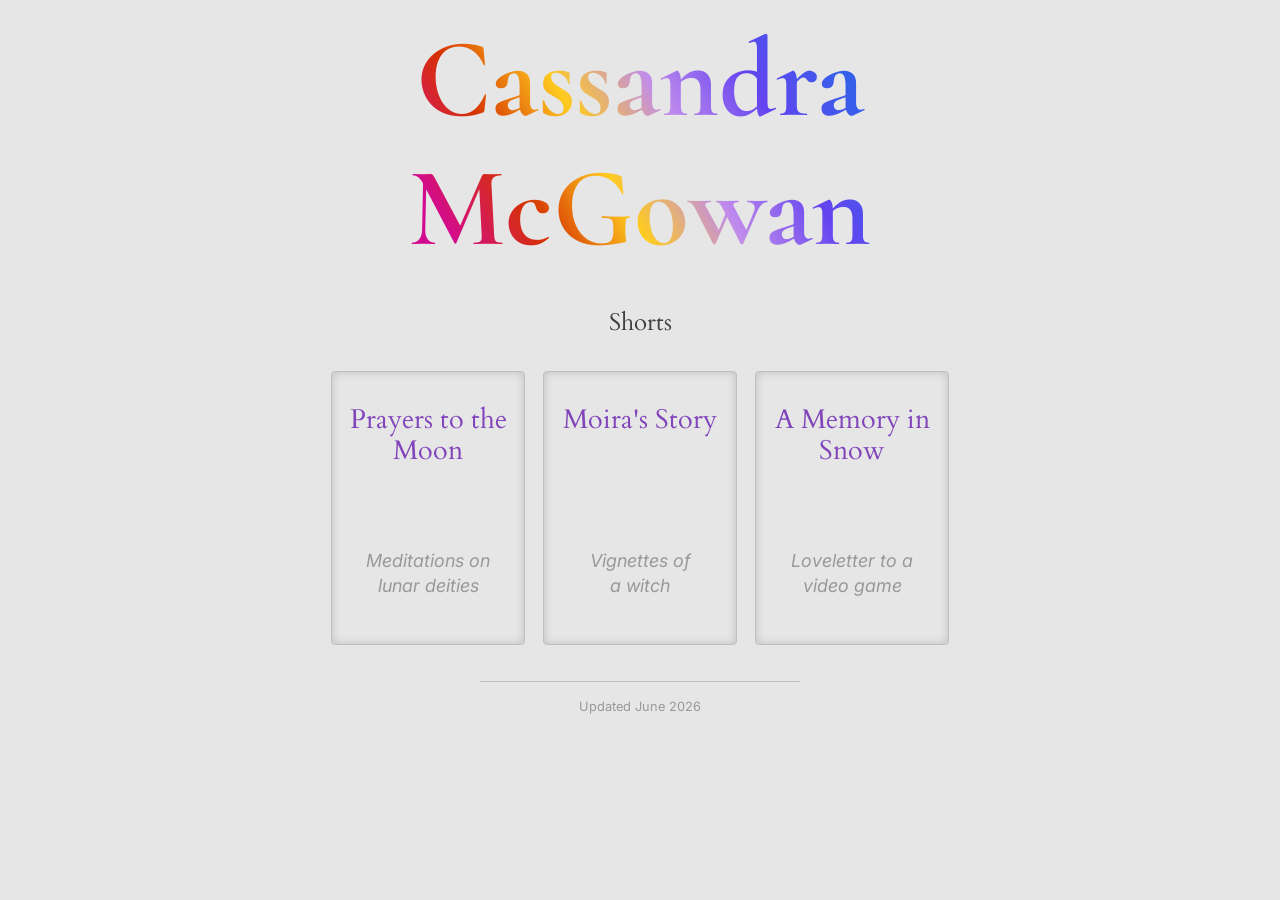
==== shorts/index.html @ 8d3c5363 "add a shorts index page" ====
<!DOCTYPE html>
<html lang="en">

<head>
    <meta charset="UTF-8">
    <meta name="viewport" content="width=device-width, initial-scale=1.0">

    <meta property="og:type" content="website">
    <meta property="og:url" content="https://www.cassmcg.com">
    <meta property="og:site_name" content="Cassandra McGowan">
    <meta property="og:title" content="Shorts">
    <meta property="og:description" content="Cass McGowan's short fiction and poetry.">
    <meta property="og:locale" content="en_GB">

    <title>Shorts &ndash; Cass McGowan</title>

    <link rel="shortcut icon" href="../favicon-32x32.png" type="image/x-icon">
    <link rel="apple-touch-icon" href="../apple-touch-icon.png">

    <link rel="stylesheet" href="../normalize.css">
    <link rel="preconnect" href="https://fonts.googleapis.com">
    <link rel="preconnect" href="https://fonts.gstatic.com" crossorigin>
    <link href="https://fonts.googleapis.com/css2?family=Inter:wght@100;300;400;700&display=swap" rel="stylesheet">
    <link href="https://fonts.googleapis.com/css2?family=Cormorant:ital,wght@0,300..700;1,300..700&display=swap" rel="stylesheet">
    <link href="https://fonts.googleapis.com/css2?family=Cardo:ital,wght@0,400;0,700;1,400" rel="stylesheet">
    <link rel="stylesheet" href="https://cdnjs.cloudflare.com/ajax/libs/font-awesome/6.5.2/css/all.min.css" integrity="sha512-SnH5WK+bZxgPHs44uWIX+LLJAJ9/2PkPKZ5QiAj6Ta86w+fsb2TkcmfRyVX3pBnMFcV7oQPJkl9QevSCWr3W6A==" crossorigin="anonymous" referrerpolicy="no-referrer" />
    <link rel="stylesheet" href="../stylesheet.css">
</head>

<body>
    <a class='text-nodecor' href="/">
        <h1 class="text-gradient">Cassandra<br />McGowan</h1>
    </a>

    <div class="container">
        <p class="text-centered text-lg text-cardo">Shorts</p>

        <div class="cover-flex">
            <a class="cover" href="moon-prayers.html">
                <h2>Prayers to the Moon</h2>
                <p>Meditations on lunar deities</p>
            </a>
            <a class="cover" href="moira.html">
                <h2>Moira's Story</h2>
                <p>Vignettes of a witch</p>
            </a>
            <a class="cover" href="destiny2.html">
                <h2>A Memory in Snow</h2>
                <p>Loveletter to a video game</p>
            </a>
        </div>

    </div>

    <footer>
        <ul class="text-sm text-centered hlist">
            <li>Updated June 2026</li>
        </ul>
    </footer>
</body>

</html>
---- stylesheet.css ----
@import "palette.css";

body {
    font-family: 'Inter', serif;
    font-size: 18px;
    color: var(--base-lighter);
    background: var(--base-darkest);
    padding-top: 1rem;
}

@media screen and (prefers-color-scheme: light) {
    body {
        background-color: var(--base-lightest);
        color: var(--base-darker);
    }
}

@media (max-width: 370px) {
    body {
        font-size: 1rem;
    }
}

.container {
    max-width: 40rem;
    margin: auto auto;
    padding: 0 1rem;
}

p,
ul,
ol,
h1,
h2,
h3,
h4,
h5,
h6 {
    padding: 0;
    margin: 2rem 0;
    text-wrap: pretty;
}

p,
li {
    line-height: 1.4em;
}

a {
    color: var(--blue);
    text-decoration: underline;
}

a:hover {
    color: var(--ruby);
    -webkit-text-fill-color: initial;
}

a,
a:hover {
    transition: all linear 0.25s;
}

h1 a {
    text-decoration: none;
}

h1,
h2,
h3,
h4,
h5 {
    padding: 0;
    margin: 1rem 0 1rem;
    text-decoration: none;
}

h1 {
    color: var(--blue);
}

h2 {
    font-weight: 500;
}

li {
    padding: 0.5rem 0;
}

.no-list {
    list-style-type: none;
    padding: 0;
}

.hlist {
    margin: 1rem 0;
    padding: 0;
    list-style-type: none;
    /* padding: 0; */
}

.hlist li {
    display: inline-block;
    margin: 0 1rem;
    padding: 0;
}

h1 {
    font-family: "Cormorant", serif;
    font-optical-sizing: auto;
    font-weight: 700;
    font-size: 7rem;
    font-style: normal;
    text-align: center;
    width: fit-content;
    margin: auto;
}

@media (max-width: 800px) {
    h1 {
        font-size: 5rem;
    }
}

@media (max-width: 370px) {
    h1 {
        font-size: 3rem;
    }
}

h2,
h3 {
    font-family: "Cardo", serif;
}

hr {
    height: 1px;
    color: #ed1d61;
    background: #ed1d61;
    font-size: 0;
    border: 0;
    max-width: 80%;
}

@media screen and (prefers-color-scheme: light) {
    hr {
        background: var(--base-lighter);
    }
}

@media screen and (prefers-color-scheme: dark) {
    hr {
        background: var(--base-darker);
    }
}

.text-cardo {
    font-family: 'Cardo', serif;
}

.text-centered {
    text-align: center;
}

.text-i,
.text-italicised {
    font-style: italic;
}

.text-xs {
    font-size: 0.5rem;
}

.text-sm {
    font-size: 0.8rem;
}

.text-lg {
    font-size: 1.5rem;
    font-weight: 400;
}

.text-xl {
    font-size: 7rem;
    font-weight: 700;
}

.text-red {
    color: var(--ruby)
}

.text-blue {
    color: var(--blue);
}

.text-green {
    color: var(--emerald);
}

.text-yellow {
    color: var(--gold);
}

.text-purple {
    color: var(--amethyst);
}

.text-gradient {
    /* background: linear-gradient(45deg, #926,#16c,#084); */
    background: linear-gradient(60deg, #d30a90 10%, #d63200, #ffcb20, #c08bec, #6444f0, #355feb 90%);
    -webkit-text-fill-color: transparent;
    background-clip: text;
    -webkit-background-clip: text;
}

.text-dimmed {
    opacity: 0.5;
}

.text-nodecor {
    text-decoration: none;
}

.button {
    display: inline-block;
    border-radius: 0.5rem;
    border: 2px solid #fff;
    padding: 0.5rem 1rem;
    /* background: #16c;  */
    color: #fff;
    font-family: -apple-system, BlinkMacSystemFont, 'Segoe UI', Roboto, Oxygen, Ubuntu, Cantarell, 'Open Sans', 'Helvetica Neue', sans-serif
}

.button:hover {
    background: #fff;
    color: #000;
    mix-blend-mode: screen;
}

.icon-button {
    font-size: 150%;
    transition: all linear 0.2s;
}

.icon-button:hover {
    text-shadow: rgba(255, 255, 255, 0.7) 0 0 2px
}

span.redacted {
    color: #000;
    background: #000;
    border: 1px solid #333;
    border-radius: 2px;
}

span.redacted:hover {
    color: inherit;
    background: none;
}

.commentary {
    border-left: .25rem solid var(--base-mid);
    padding-left: 1rem
}

ul.poetry {
    list-style-type: none;
    padding: 0;
}

ul.poetry li {
    padding: 0.5em 0;
}

.badge {
    display: inline-block;
    padding: 0.25rem 0.5rem;
    border: 2px solid var(--text-color-darkmode-secondary);
    border-radius: 1rem;
    color: var(--text-color-darkmode-secondary);
    font-size: 0.8rem;
    font-weight: 700;
}

/* Cover grids */
.cover-grid {
    display: grid;
    grid-template-columns: 1fr 1fr 1fr;
    grid-auto-rows: minmax(10em auto);
    gap: 1em;
    margin-bottom: 1em;
}

.cover-flex {
    display: flex;
    flex-wrap: wrap;
    justify-content: center;

    gap: 1em;
    margin-bottom: 1em;
}

.cover {
    display: block;
    position: relative;
    border: 1px solid #ed1d61;
    text-align: center;
    text-decoration: none;
    height: 15rem;
    width: 10rem;
    padding: 1rem;
    border-radius: 4px;
    transition: all 0.5s linear;
}

.cover h2 {
    min-height: 8rem;
    transition: all 0.5s linear;

}

.cover p {
    display: block;
    font-style: italic;
    margin: 0;
    transition: all 0.5s linear;

}

@media screen and (prefers-color-scheme: dark) {
    .cover {
        color: var(--base-light);
        border-color: var(--base-darker);
        box-shadow: inset 0 0 .5em var(--base-darker);
    }

    .cover:hover {
        border-color: var(--gold);
        box-shadow: inset 0 0 1em var(--gold);
    }

    .cover h2 {
        color: var(--gold);
    }

    .cover:hover h2 {
        color: var(--gold-vivid);
    }

    .cover p {
        color: var(--base-dark)
    }

    .cover:hover p {
        color: var(--base-light)
    }
}

@media screen and (prefers-color-scheme: light) {
    .cover {
        border-color: var(--base-lighter);
        box-shadow: inset 0 0 .5em var(--base-lighter);
    }

    .cover:hover {
        border-color: var(--amethyst);
        box-shadow: inset 0 0 1em var(--amethyst);
    }

    .cover h2 {
        color: var(--amethyst);
    }

    .cover:hover h2 {
        color: var(--amethyst-vivid);
    }

    .cover p {
        color: var(--base-light)
    }

    .cover:hover p {
        color: var(--base-dark)
    }
}


/* Footer */
footer {
    border-top: 1px solid #d30a90;
    width: fit-content;
    min-width: 20rem;
    margin: 2em auto 0;
    text-align: center;
}

@media screen and (prefers-color-scheme: light) {
    footer {
        color: var(--base-light);
        border-color: var(--base-lighter);
    }
}

@media screen and (prefers-color-scheme: dark) {
    footer {
        color: var(--base-dark);
        border-color: var(--base-darker);
    }
}
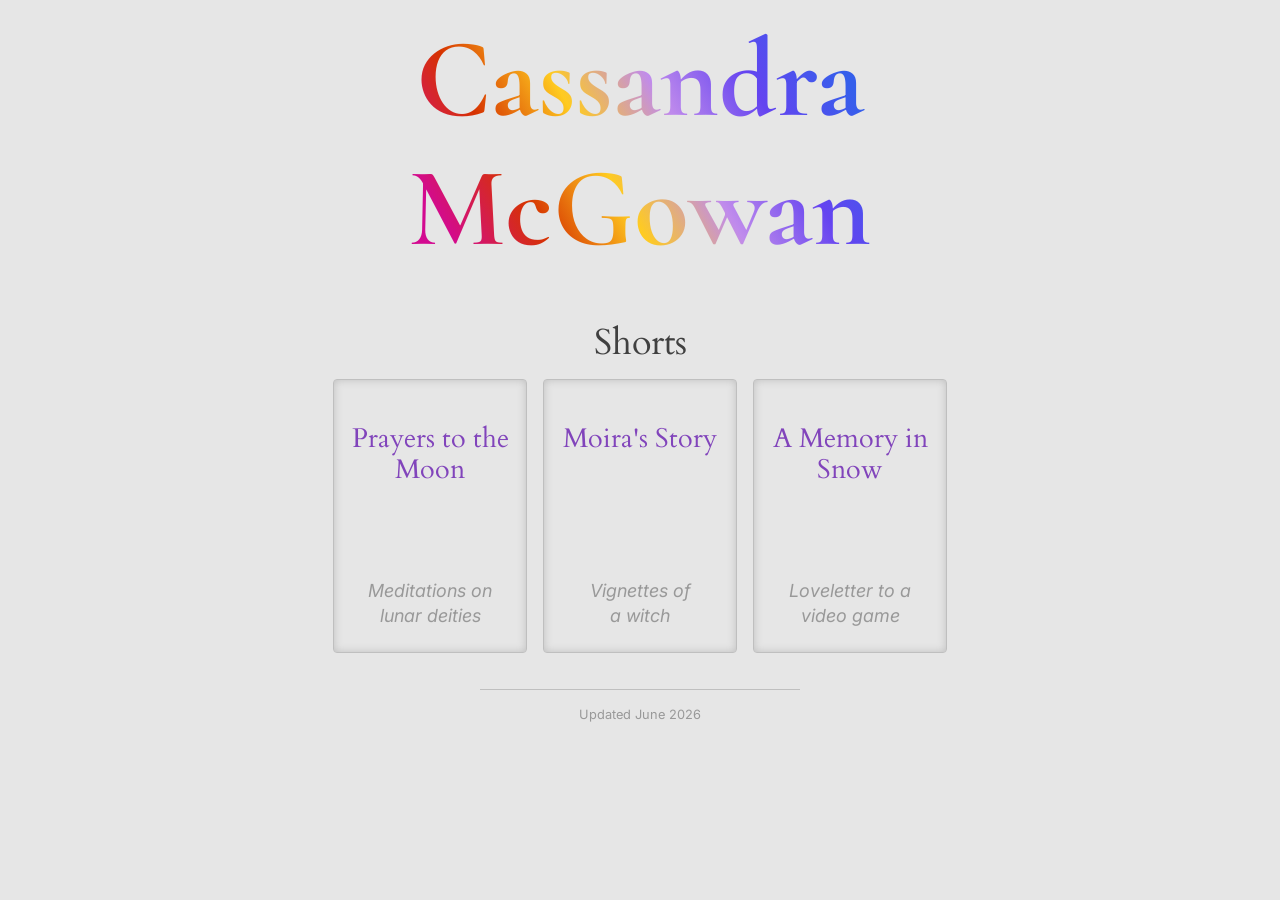
==== commit bf0717a2: "make headings semantic" ====
--- a/shorts/index.html
+++ b/shorts/index.html
@@ -23,17 +23,15 @@
     <link href="https://fonts.googleapis.com/css2?family=Inter:wght@100;300;400;700&display=swap" rel="stylesheet">
     <link href="https://fonts.googleapis.com/css2?family=Cormorant:ital,wght@0,300..700;1,300..700&display=swap" rel="stylesheet">
     <link href="https://fonts.googleapis.com/css2?family=Cardo:ital,wght@0,400;0,700;1,400" rel="stylesheet">
-    <link rel="stylesheet" href="https://cdnjs.cloudflare.com/ajax/libs/font-awesome/6.5.2/css/all.min.css" integrity="sha512-SnH5WK+bZxgPHs44uWIX+LLJAJ9/2PkPKZ5QiAj6Ta86w+fsb2TkcmfRyVX3pBnMFcV7oQPJkl9QevSCWr3W6A==" crossorigin="anonymous" referrerpolicy="no-referrer" />
     <link rel="stylesheet" href="../stylesheet.css">
 </head>
 
 <body>
-    <a class='text-nodecor' href="/">
-        <h1 class="text-gradient">Cassandra<br />McGowan</h1>
-    </a>
+    <a class='site-title text-nodecor text-gradient' href="/">Cassandra<br />McGowan</a>
+
 
     <div class="container">
-        <p class="text-centered text-lg text-cardo">Shorts</p>
+        <h1 class="text-centered">Shorts</h1>
 
         <div class="cover-flex">
             <a class="cover" href="moon-prayers.html">
--- a/stylesheet.css
+++ b/stylesheet.css
@@ -61,51 +61,8 @@
     transition: all linear 0.25s;
 }
 
-h1 a {
-    text-decoration: none;
-}
-
-h1,
-h2,
-h3,
-h4,
-h5 {
-    padding: 0;
-    margin: 1rem 0 1rem;
-    text-decoration: none;
-}
-
-h1 {
-    color: var(--blue);
-}
-
-h2 {
-    font-weight: 500;
-}
-
-li {
-    padding: 0.5rem 0;
-}
-
-.no-list {
-    list-style-type: none;
-    padding: 0;
-}
-
-.hlist {
-    margin: 1rem 0;
-    padding: 0;
-    list-style-type: none;
-    /* padding: 0; */
-}
-
-.hlist li {
-    display: inline-block;
-    margin: 0 1rem;
-    padding: 0;
-}
-
-h1 {
+.site-title {
+    display: block;
     font-family: "Cormorant", serif;
     font-optical-sizing: auto;
     font-weight: 700;
@@ -114,24 +71,70 @@
     text-align: center;
     width: fit-content;
     margin: auto;
+    text-decoration: none;
+    background: linear-gradient(60deg, #d30a90 10%, #d63200, #ffcb20, #c08bec, #6444f0, #355feb 90%);
+    -webkit-text-fill-color: transparent;
+    background-clip: text;
+    -webkit-background-clip: text;
+}
+.site-title:hover {
+    color: transparent !important;
 }
 
 @media (max-width: 800px) {
-    h1 {
+    .site-title {
         font-size: 5rem;
     }
 }
 
 @media (max-width: 370px) {
-    h1 {
+    .site-title {
         font-size: 3rem;
     }
 }
 
+h1 a {
+    text-decoration: none;
+}
+
+h1,
 h2,
-h3 {
+h3,
+h4,
+h5,
+h6 {
     font-family: "Cardo", serif;
-}
+    padding: 0;
+    margin: 3rem 0 1rem;
+    text-decoration: none;
+}
+
+h1, h2, h3 {
+    font-weight: 500;
+}
+
+li {
+    padding: 0.5rem 0;
+}
+
+.no-list {
+    list-style-type: none;
+    padding: 0;
+}
+
+.hlist {
+    margin: 1rem 0;
+    padding: 0;
+    list-style-type: none;
+    /* padding: 0; */
+}
+
+.hlist li {
+    display: inline-block;
+    margin: 0 1rem;
+    padding: 0;
+}
+
 
 hr {
     height: 1px;
@@ -213,8 +216,9 @@
     -webkit-background-clip: text;
 }
 
+.text-dim,
 .text-dimmed {
-    opacity: 0.5;
+    opacity: 0.7;
 }
 
 .text-nodecor {
@@ -259,8 +263,8 @@
 }
 
 .commentary {
-    border-left: .25rem solid var(--base-mid);
-    padding-left: 1rem
+    opacity: 0.7;
+    font-style: italic;
 }
 
 ul.poetry {
@@ -295,9 +299,8 @@
     display: flex;
     flex-wrap: wrap;
     justify-content: center;
-
-    gap: 1em;
-    margin-bottom: 1em;
+    gap: 1rem;
+    margin: 1rem auto;
 }
 
 .cover {
@@ -316,7 +319,7 @@
 .cover h2 {
     min-height: 8rem;
     transition: all 0.5s linear;
-
+    margin: 1em 0;
 }
 
 .cover p {
@@ -324,7 +327,6 @@
     font-style: italic;
     margin: 0;
     transition: all 0.5s linear;
-
 }
 
 @media screen and (prefers-color-scheme: dark) {
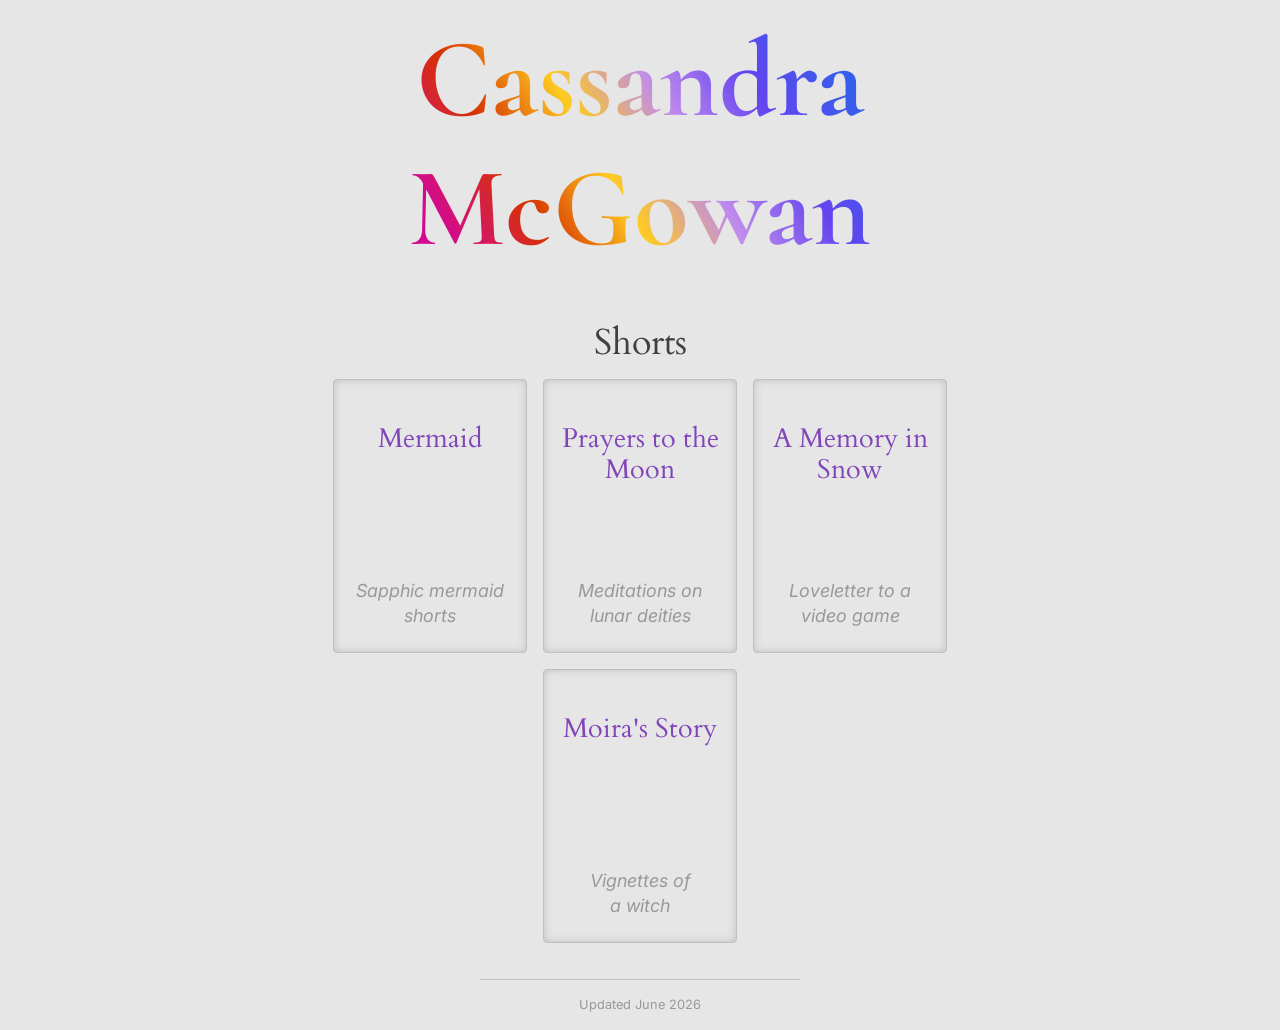
==== commit 8cce748e: "add v1 of mermaid shorts" ====
--- a/shorts/index.html
+++ b/shorts/index.html
@@ -34,18 +34,23 @@
         <h1 class="text-centered">Shorts</h1>
 
         <div class="cover-flex">
+            <a class="cover" href="mermaids.html">
+                <h2>Mermaid</h2>
+                <p>Sapphic mermaid shorts</p>
+            </a>
             <a class="cover" href="moon-prayers.html">
                 <h2>Prayers to the Moon</h2>
                 <p>Meditations on lunar deities</p>
+            </a>
+            <a class="cover" href="destiny2.html">
+                <h2>A Memory in Snow</h2>
+                <p>Loveletter to a video game</p>
             </a>
             <a class="cover" href="moira.html">
                 <h2>Moira's Story</h2>
                 <p>Vignettes of a witch</p>
             </a>
-            <a class="cover" href="destiny2.html">
-                <h2>A Memory in Snow</h2>
-                <p>Loveletter to a video game</p>
-            </a>
+
         </div>
 
     </div>
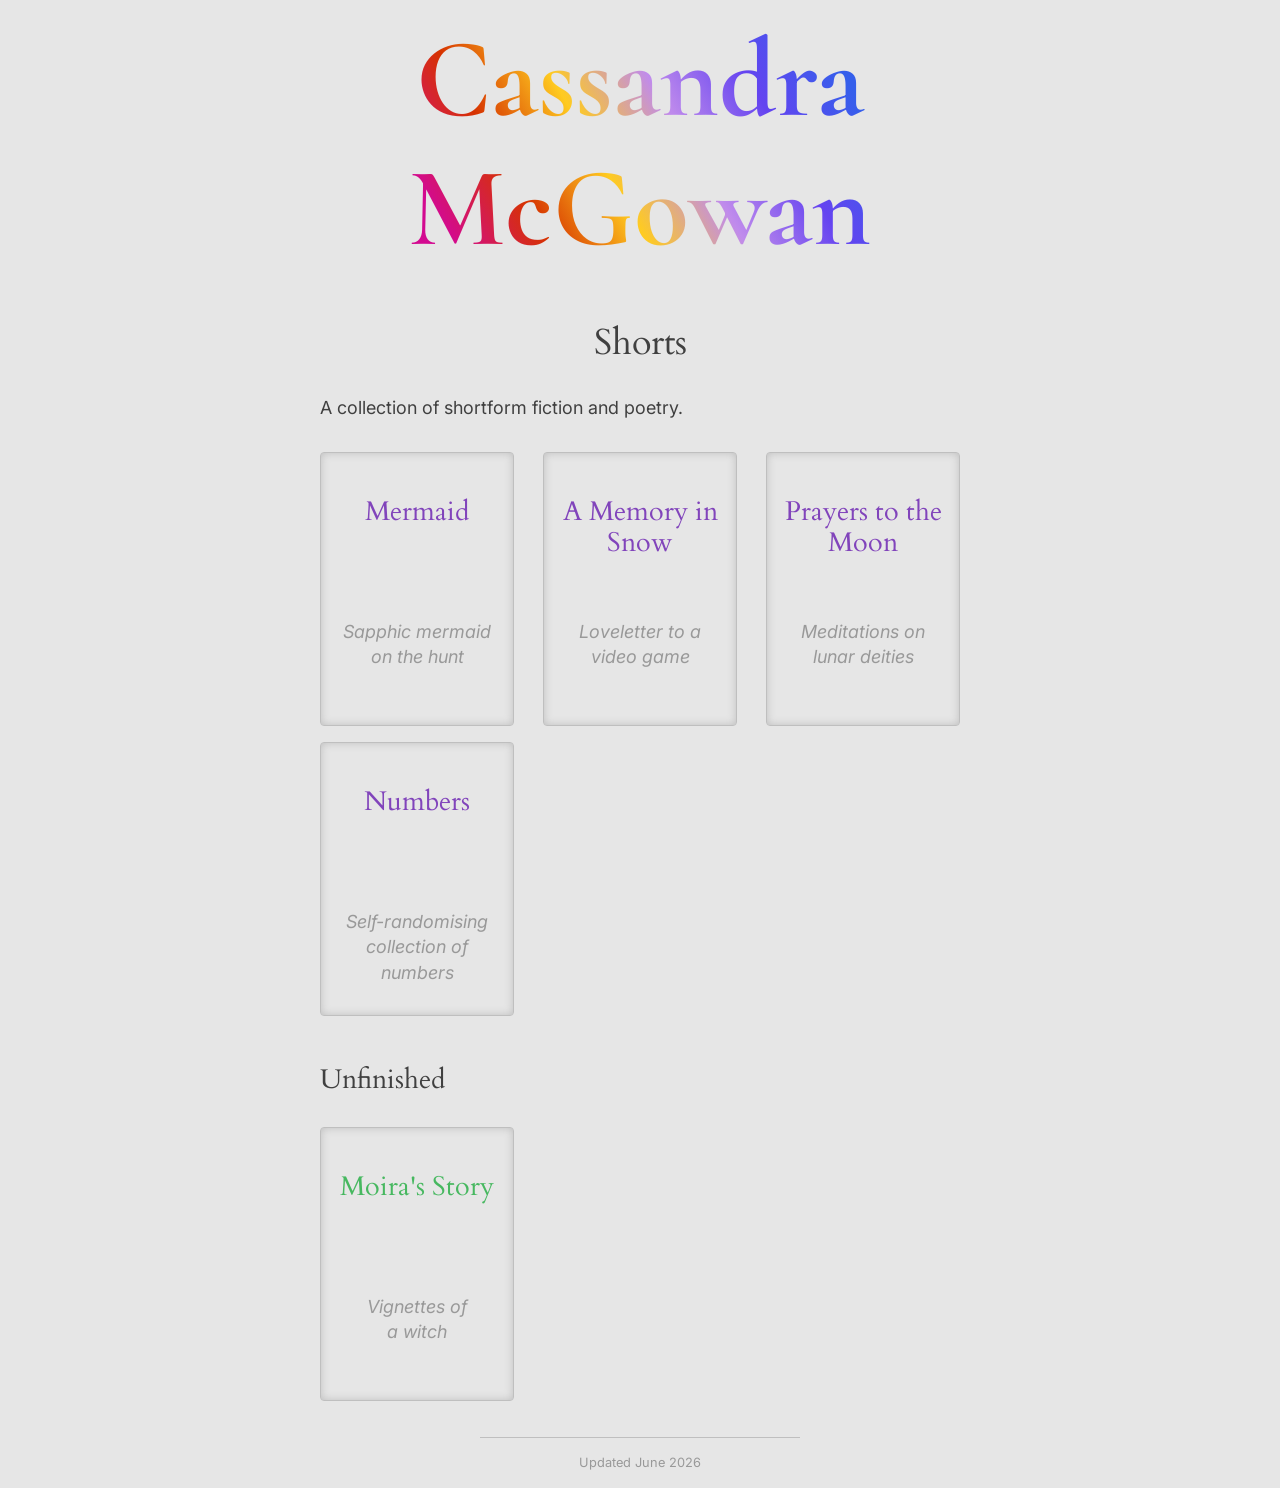
==== commit ba830b73: "add numbers short and prettify the shorts index" ====
--- a/shorts/index.html
+++ b/shorts/index.html
@@ -29,28 +29,37 @@
 <body>
     <a class='site-title text-nodecor text-gradient' href="/">Cassandra<br />McGowan</a>
 
-
     <div class="container">
         <h1 class="text-centered">Shorts</h1>
+        <p>A collection of shortform fiction and poetry.</p>
 
-        <div class="cover-flex">
+        <div class="covers-flex">
             <a class="cover" href="mermaids.html">
                 <h2>Mermaid</h2>
-                <p>Sapphic mermaid shorts</p>
+                <p>Sapphic mermaid on the hunt</p>
+            </a>
+            <a class="cover" href="destiny2.html">
+                <h2>A Memory in Snow</h2>
+                <p>Loveletter to a video game</p>
             </a>
             <a class="cover" href="moon-prayers.html">
                 <h2>Prayers to the Moon</h2>
                 <p>Meditations on lunar deities</p>
             </a>
-            <a class="cover" href="destiny2.html">
-                <h2>A Memory in Snow</h2>
-                <p>Loveletter to a video game</p>
+            <a class="cover" href="numbers.html">
+                <h2>Numbers</h2>
+                <p>Self-randomising collection of numbers</p>
             </a>
+
+        </div>
+
+        <h2>Unfinished </h2>
+        <div class="covers-flex covers-wip">
+
             <a class="cover" href="moira.html">
                 <h2>Moira's Story</h2>
                 <p>Vignettes of a witch</p>
             </a>
-
         </div>
 
     </div>
--- a/stylesheet.css
+++ b/stylesheet.css
@@ -77,6 +77,7 @@
     background-clip: text;
     -webkit-background-clip: text;
 }
+
 .site-title:hover {
     color: transparent !important;
 }
@@ -105,11 +106,13 @@
 h6 {
     font-family: "Cardo", serif;
     padding: 0;
-    margin: 3rem 0 1rem;
+    margin: 3rem 0 2rem;
     text-decoration: none;
 }
 
-h1, h2, h3 {
+h1,
+h2,
+h3 {
     font-weight: 500;
 }
 
@@ -225,20 +228,53 @@
     text-decoration: none;
 }
 
+button,
 .button {
     display: inline-block;
-    border-radius: 0.5rem;
-    border: 2px solid #fff;
+    border-radius: 3px;
+    border: 1px solid #d30a90;
     padding: 0.5rem 1rem;
-    /* background: #16c;  */
-    color: #fff;
-    font-family: -apple-system, BlinkMacSystemFont, 'Segoe UI', Roboto, Oxygen, Ubuntu, Cantarell, 'Open Sans', 'Helvetica Neue', sans-serif
+    color: #d30a90;
+    transition: all linear .15s
 }
 
 .button:hover {
-    background: #fff;
     color: #000;
     mix-blend-mode: screen;
+}
+
+@media screen and (prefers-color-scheme: dark) {
+
+    button,
+    .button {
+        color: var(--gold);
+        border-color: var(--gold);
+        background-color: var(--base-darkest);
+    }
+
+    button:hover,
+    .button:hover {
+        color: var(--gold-vivid);
+        border-color: var(--gold);
+        box-shadow: inset 0 0 .25em var(--gold);
+    }
+}
+
+@media screen and (prefers-color-scheme: light) {
+
+    button,
+    .button {
+        color: var(--amethyst);
+        border-color: var(--amethyst);
+        background-color: var(--base-lightest);
+    }
+
+    button:hover,
+    .button:hover {
+        color: var(--amethyst-vivid);
+        border-color: var(--amethyst);
+        box-shadow: inset 0 0 .25em var(--amethyst);
+    }
 }
 
 .icon-button {
@@ -295,10 +331,10 @@
     margin-bottom: 1em;
 }
 
-.cover-flex {
+.covers-flex {
     display: flex;
     flex-wrap: wrap;
-    justify-content: center;
+    justify-content: space-between;
     gap: 1rem;
     margin: 1rem auto;
 }
@@ -317,7 +353,7 @@
 }
 
 .cover h2 {
-    min-height: 8rem;
+    min-height: 6rem;
     transition: all 0.5s linear;
     margin: 1em 0;
 }
@@ -349,6 +385,19 @@
         color: var(--gold-vivid);
     }
 
+    .covers-wip .cover:hover {
+        border-color: var(--ruby);
+        box-shadow: inset 0 0 1em var(--ruby);
+    }
+
+    .covers-wip .cover h2 {
+        color: var(--ruby);
+    }
+
+    .covers-wip .cover:hover h2 {
+        color: var(--ruby-vivid);
+    }
+
     .cover p {
         color: var(--base-dark)
     }
@@ -375,6 +424,19 @@
 
     .cover:hover h2 {
         color: var(--amethyst-vivid);
+    }
+
+    .covers-wip .cover:hover {
+        border-color: var(--emerald);
+        box-shadow: inset 0 0 1em var(--emerald);
+    }
+
+    .covers-wip .cover h2 {
+        color: var(--emerald);
+    }
+
+    .covers-wip .cover:hover h2 {
+        color: var(--emerald-vivid);
     }
 
     .cover p {
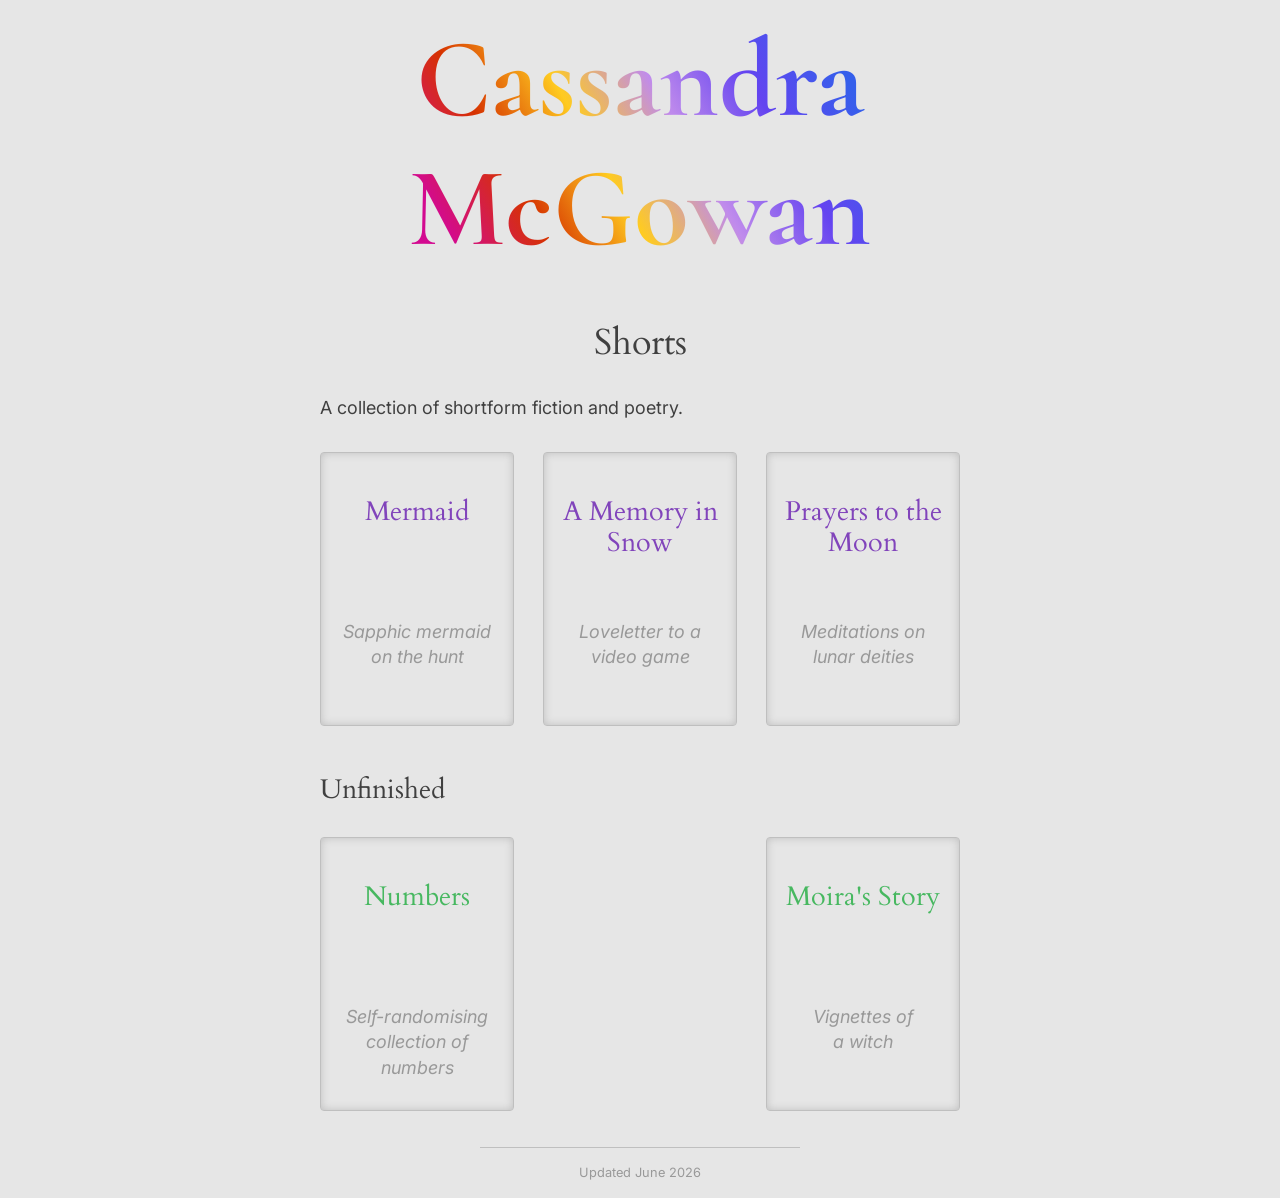
==== commit 84ff6191: "move numbers to wip" ====
--- a/shorts/index.html
+++ b/shorts/index.html
@@ -46,16 +46,16 @@
                 <h2>Prayers to the Moon</h2>
                 <p>Meditations on lunar deities</p>
             </a>
-            <a class="cover" href="numbers.html">
-                <h2>Numbers</h2>
-                <p>Self-randomising collection of numbers</p>
-            </a>
 
         </div>
 
         <h2>Unfinished </h2>
         <div class="covers-flex covers-wip">
 
+            <a class="cover" href="numbers.html">
+                <h2>Numbers</h2>
+                <p>Self-randomising collection of numbers</p>
+            </a>
             <a class="cover" href="moira.html">
                 <h2>Moira's Story</h2>
                 <p>Vignettes of a witch</p>
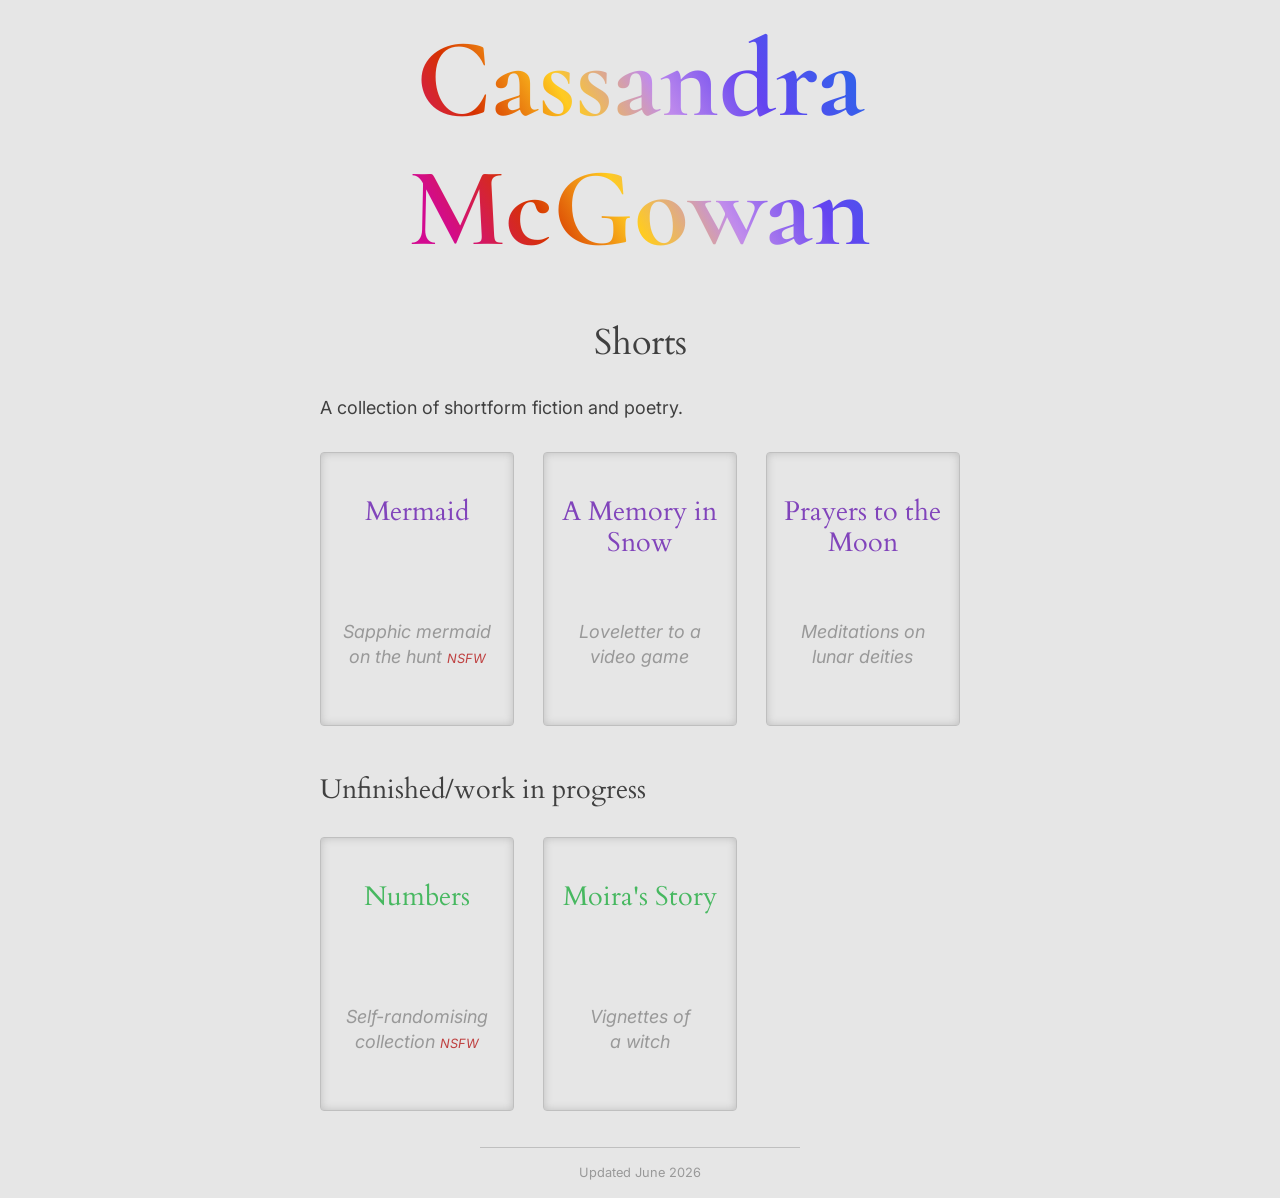
==== commit 6f91fd8d: "tweak flexbox and add nfsw tags" ====
--- a/shorts/index.html
+++ b/shorts/index.html
@@ -36,7 +36,7 @@
         <div class="covers-flex">
             <a class="cover" href="mermaids.html">
                 <h2>Mermaid</h2>
-                <p>Sapphic mermaid on the hunt</p>
+                <p>Sapphic mermaid on the hunt <span class="text-red text-sm">NSFW</span></p>
             </a>
             <a class="cover" href="destiny2.html">
                 <h2>A Memory in Snow</h2>
@@ -49,12 +49,12 @@
 
         </div>
 
-        <h2>Unfinished </h2>
+        <h2>Unfinished/work in progress</h2>
         <div class="covers-flex covers-wip">
 
             <a class="cover" href="numbers.html">
                 <h2>Numbers</h2>
-                <p>Self-randomising collection of numbers</p>
+                <p>Self-randomising collection <span class="text-red text-sm">NSFW</span></p>
             </a>
             <a class="cover" href="moira.html">
                 <h2>Moira's Story</h2>
--- a/stylesheet.css
+++ b/stylesheet.css
@@ -138,6 +138,9 @@
     padding: 0;
 }
 
+.hlist li a {
+    text-decoration: none;
+}
 
 hr {
     height: 1px;
@@ -192,7 +195,7 @@
 }
 
 .text-red {
-    color: var(--ruby)
+    color: var(--ruby);
 }
 
 .text-blue {
@@ -323,19 +326,21 @@
 }
 
 /* Cover grids */
-.cover-grid {
+.covers-grid {
     display: grid;
     grid-template-columns: 1fr 1fr 1fr;
-    grid-auto-rows: minmax(10em auto);
-    gap: 1em;
+    grid-auto-flow: row;
+    /* grid-auto-rows: minmax(10em auto); */
+    gap: 1.5em;
     margin-bottom: 1em;
 }
 
 .covers-flex {
     display: flex;
     flex-wrap: wrap;
-    justify-content: space-between;
-    gap: 1rem;
+    justify-content: flex-start;
+    align-content: flex-start;
+    gap: 1.6em;
     margin: 1rem auto;
 }
 
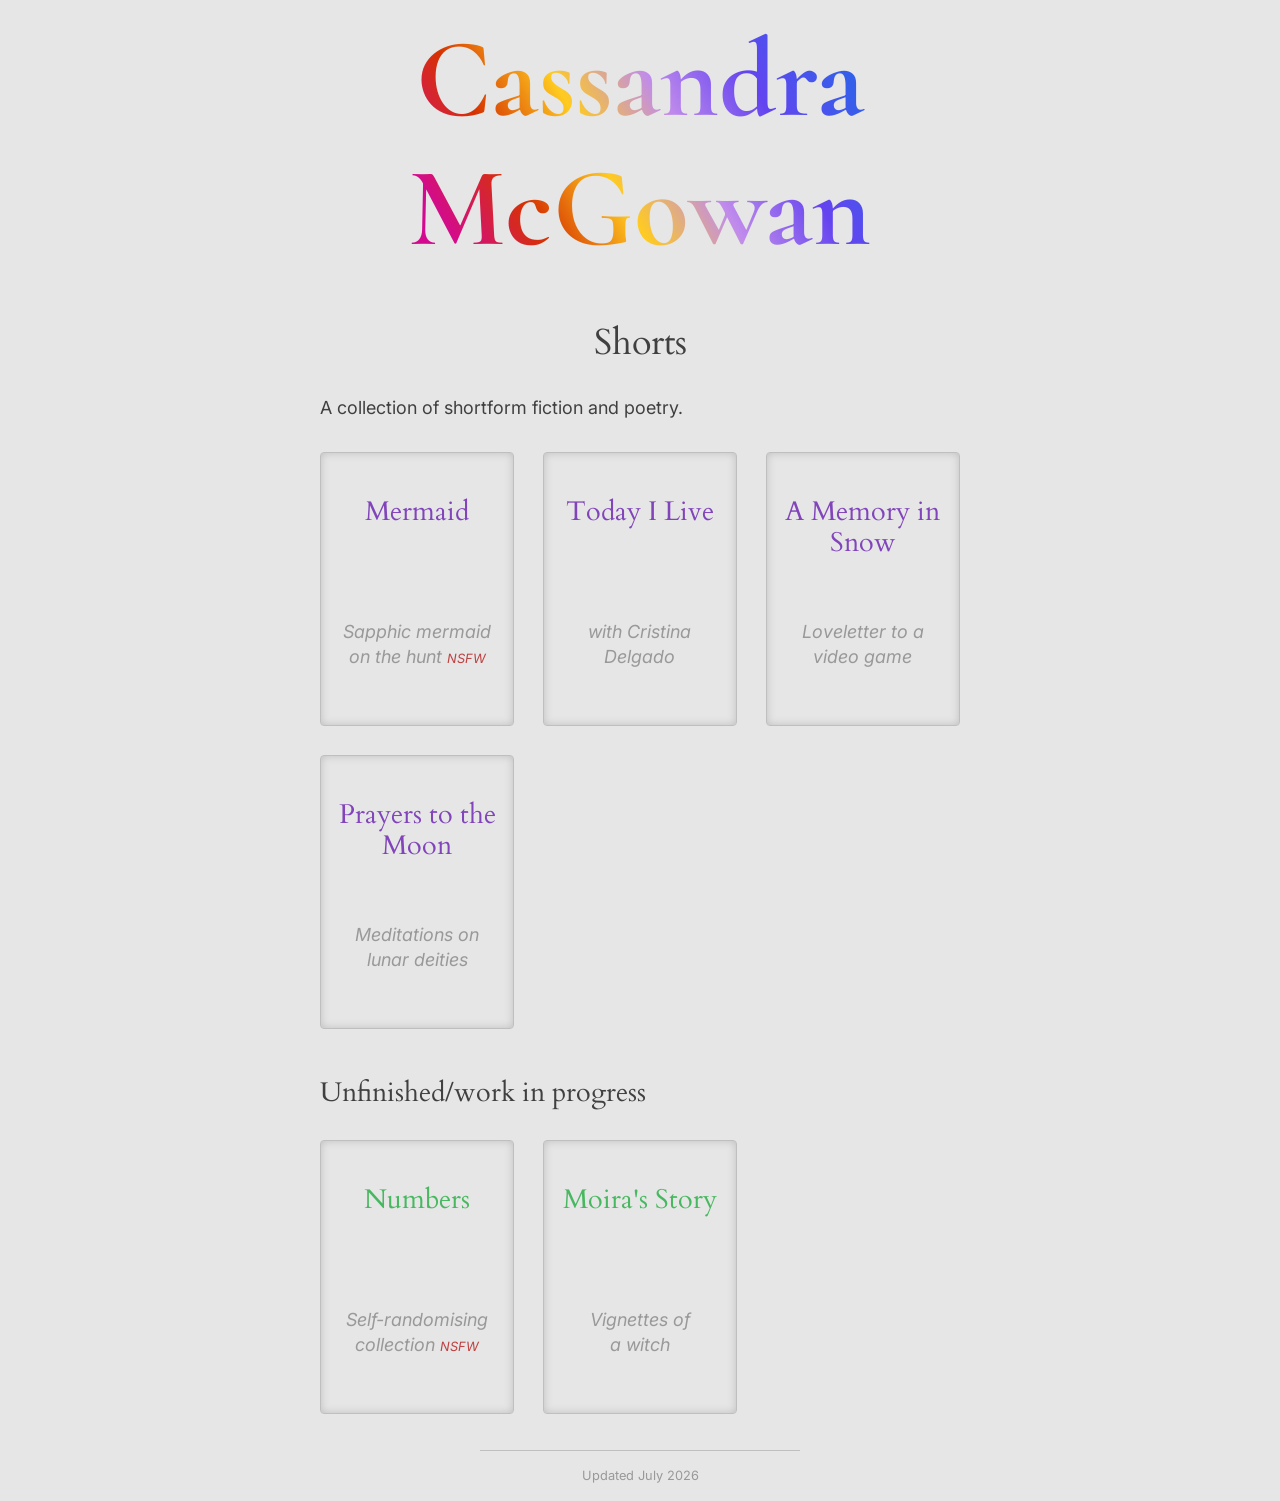
==== commit 92a82575: "add TIL and a new Moon piece" ====
--- a/shorts/index.html
+++ b/shorts/index.html
@@ -38,6 +38,10 @@
                 <h2>Mermaid</h2>
                 <p>Sapphic mermaid on the hunt <span class="text-red text-sm">NSFW</span></p>
             </a>
+            <a class="cover" href="today-i-live.html">
+                <h2>Today I Live</h2>
+                <p>with Cristina Delgado</p>
+            </a>
             <a class="cover" href="destiny2.html">
                 <h2>A Memory in Snow</h2>
                 <p>Loveletter to a video game</p>
@@ -66,7 +70,7 @@
 
     <footer>
         <ul class="text-sm text-centered hlist">
-            <li>Updated June 2026</li>
+            <li>Updated July 2026</li>
         </ul>
     </footer>
 </body>
--- a/stylesheet.css
+++ b/stylesheet.css
@@ -44,6 +44,11 @@
 p,
 li {
     line-height: 1.4em;
+}
+
+ul,
+ol {
+    list-style-position: inside;
 }
 
 a {
